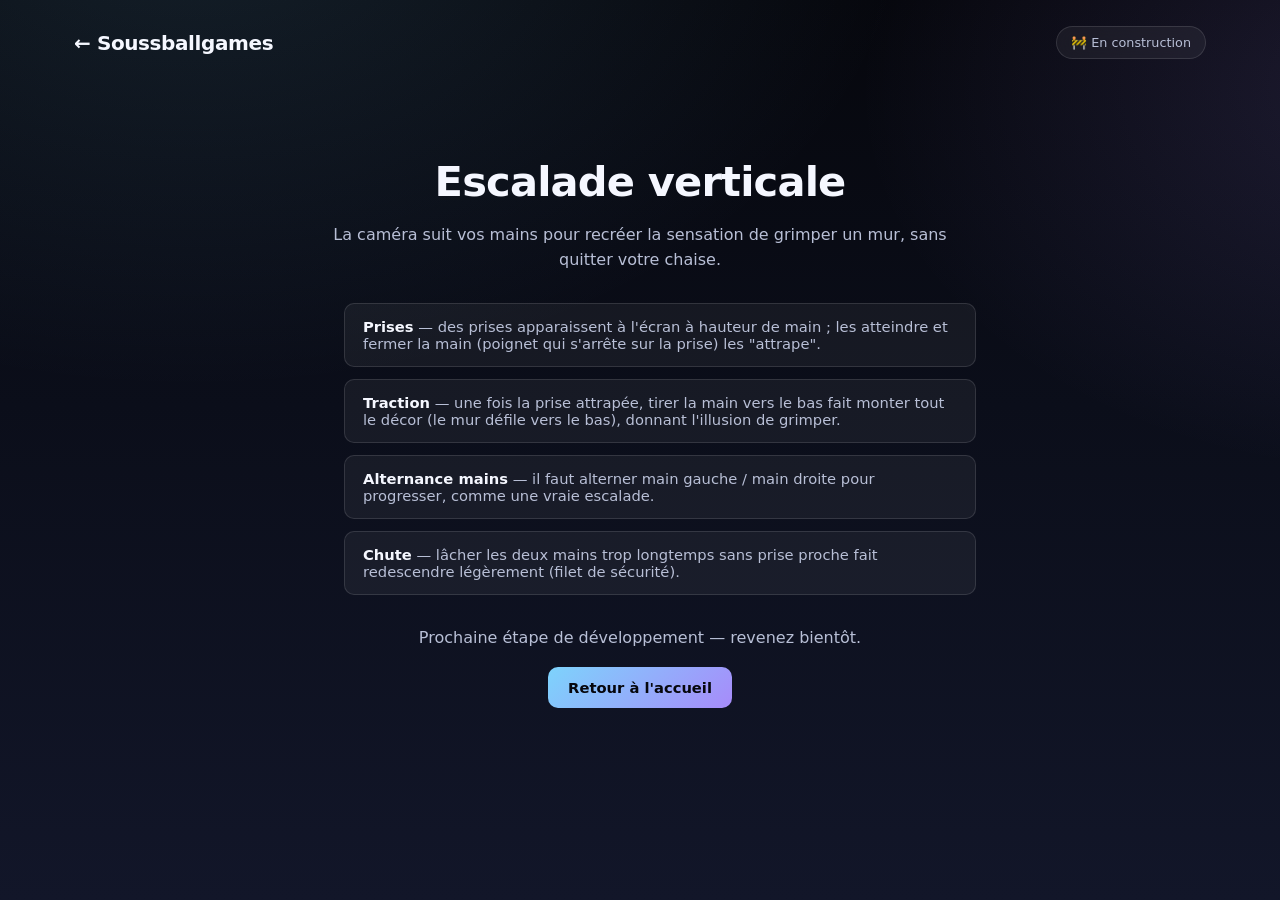
==== games/climb/index.html @ b48cece3 "Fondations du site + Jeu 1 (Flappy Patineur) jouable à la caméra - Design system partagé (sombre, gl" ====
<!doctype html>
<html lang="fr">
<head>
<meta charset="utf-8" />
<meta name="viewport" content="width=device-width, initial-scale=1" />
<title>Escalade — Soussballgames</title>
<link rel="icon" href="data:image/svg+xml,<svg xmlns=%22http://www.w3.org/2000/svg%22 viewBox=%220 0 100 100%22><text y=%22.9em%22 font-size=%2290%22>%F0%9F%8E%AE</text></svg>" />
<link rel="stylesheet" href="../../assets/css/main.css" />
</head>
<body>
  <div class="wrap">
    <header class="topbar">
      <a class="back brand" href="../../index.html">← Soussballgames</a>
      <div class="pill">🚧 En construction</div>
    </header>
    <div class="center-col">
      <h1>Escalade verticale</h1>
      <p>La caméra suit vos mains pour recréer la sensation de grimper un mur, sans quitter votre chaise.</p>
      <ul class="mechanic-list">
        <li><b>Prises</b> — des prises apparaissent à l'écran à hauteur de main ; les atteindre et fermer la main (poignet qui s'arrête sur la prise) les "attrape".</li>
        <li><b>Traction</b> — une fois la prise attrapée, tirer la main vers le bas fait monter tout le décor (le mur défile vers le bas), donnant l'illusion de grimper.</li>
        <li><b>Alternance mains</b> — il faut alterner main gauche / main droite pour progresser, comme une vraie escalade.</li>
        <li><b>Chute</b> — lâcher les deux mains trop longtemps sans prise proche fait redescendre légèrement (filet de sécurité).</li>
      </ul>
      <p>Prochaine étape de développement — revenez bientôt.</p>
      <a class="btn btn-primary" href="../../index.html">Retour à l'accueil</a>
    </div>
  </div>
</body>
</html>
---- assets/css/main.css ----
/* ============================================================
   Soussballgames — design system partagé
   Style: sombre, épuré, moderne, glassmorphism, sans compte.
   ============================================================ */

:root {
  --bg-0: #06070d;
  --bg-1: #0b0e1a;
  --bg-2: #121629;
  --accent: #7dd3fc;
  --accent-2: #a78bfa;
  --accent-3: #34d399;
  --accent-warn: #fb923c;
  --danger: #fb7185;
  --text-0: #f5f7ff;
  --text-1: #b8bfd6;
  --text-2: #7c84a3;
  --glass-bg: rgba(255, 255, 255, 0.05);
  --glass-border: rgba(255, 255, 255, 0.12);
  --radius-lg: 24px;
  --radius-md: 16px;
  --radius-sm: 10px;
  --shadow-soft: 0 20px 60px rgba(0, 0, 0, 0.45);
  --font: "Inter", "Segoe UI", system-ui, -apple-system, sans-serif;
}

* { box-sizing: border-box; }

html, body {
  margin: 0;
  padding: 0;
  height: 100%;
}

body {
  font-family: var(--font);
  color: var(--text-0);
  background:
    radial-gradient(1200px 800px at 15% -10%, rgba(125, 211, 252, 0.12), transparent 60%),
    radial-gradient(1000px 700px at 110% 10%, rgba(167, 139, 250, 0.14), transparent 55%),
    linear-gradient(180deg, var(--bg-0), var(--bg-1) 45%, var(--bg-2));
  min-height: 100vh;
  -webkit-font-smoothing: antialiased;
}

a { color: inherit; text-decoration: none; }

.wrap {
  max-width: 1180px;
  margin: 0 auto;
  padding: 0 24px;
}

/* ---------- Top bar ---------- */
.topbar {
  display: flex;
  align-items: center;
  justify-content: space-between;
  padding: 26px 0 10px;
}

.brand {
  display: flex;
  align-items: center;
  gap: 12px;
  font-weight: 700;
  font-size: 1.25rem;
  letter-spacing: -0.02em;
}

.brand .dot {
  width: 12px;
  height: 12px;
  border-radius: 50%;
  background: linear-gradient(135deg, var(--accent), var(--accent-2));
  box-shadow: 0 0 18px rgba(125, 211, 252, 0.7);
}

.pill {
  display: inline-flex;
  align-items: center;
  gap: 8px;
  padding: 8px 14px;
  border-radius: 999px;
  background: var(--glass-bg);
  border: 1px solid var(--glass-border);
  font-size: 0.8rem;
  color: var(--text-1);
  backdrop-filter: blur(14px);
}

/* ---------- Hero ---------- */
.hero {
  padding: 48px 0 20px;
}

.hero h1 {
  font-size: clamp(2rem, 5vw, 3.2rem);
  line-height: 1.05;
  letter-spacing: -0.03em;
  margin: 0 0 14px;
  background: linear-gradient(135deg, #fff, var(--text-1) 120%);
  -webkit-background-clip: text;
  background-clip: text;
  color: transparent;
}

.hero p {
  color: var(--text-1);
  font-size: 1.05rem;
  max-width: 640px;
  line-height: 1.6;
}

/* ---------- Game grid / cards ---------- */
.grid {
  display: grid;
  grid-template-columns: repeat(auto-fill, minmax(280px, 1fr));
  gap: 20px;
  padding: 30px 0 80px;
}

.card {
  position: relative;
  border-radius: var(--radius-lg);
  background: var(--glass-bg);
  border: 1px solid var(--glass-border);
  backdrop-filter: blur(18px);
  padding: 26px;
  overflow: hidden;
  transition: transform 0.35s ease, border-color 0.35s ease, box-shadow 0.35s ease;
  display: flex;
  flex-direction: column;
  min-height: 240px;
}

.card::before {
  content: "";
  position: absolute;
  inset: -40% -40% auto auto;
  width: 220px;
  height: 220px;
  background: radial-gradient(circle, var(--card-glow, var(--accent)) 0%, transparent 70%);
  opacity: 0.35;
  pointer-events: none;
}

.card:hover {
  transform: translateY(-4px);
  border-color: rgba(255, 255, 255, 0.24);
  box-shadow: var(--shadow-soft);
}

.card .tag {
  align-self: flex-start;
  font-size: 0.7rem;
  text-transform: uppercase;
  letter-spacing: 0.08em;
  color: var(--accent);
  border: 1px solid rgba(125, 211, 252, 0.35);
  padding: 4px 10px;
  border-radius: 999px;
  margin-bottom: 16px;
}

.card.soon .tag {
  color: var(--text-2);
  border-color: var(--glass-border);
}

.card h3 {
  font-size: 1.3rem;
  margin: 0 0 8px;
  letter-spacing: -0.01em;
}

.card p {
  color: var(--text-1);
  font-size: 0.92rem;
  line-height: 1.55;
  margin: 0 0 20px;
  flex-grow: 1;
}

.card .cam-req {
  display: flex;
  align-items: center;
  gap: 8px;
  font-size: 0.78rem;
  color: var(--text-2);
  margin-bottom: 14px;
}

.btn {
  display: inline-flex;
  align-items: center;
  justify-content: center;
  gap: 8px;
  padding: 12px 20px;
  border-radius: var(--radius-sm);
  border: none;
  font-weight: 600;
  font-size: 0.92rem;
  cursor: pointer;
  transition: transform 0.2s ease, filter 0.2s ease;
}

.btn:active { transform: scale(0.97); }

.btn-primary {
  background: linear-gradient(135deg, var(--accent), var(--accent-2));
  color: #06070d;
}

.btn-primary:hover { filter: brightness(1.08); }

.btn-ghost {
  background: transparent;
  border: 1px solid var(--glass-border);
  color: var(--text-1);
}

.btn-ghost:hover { border-color: rgba(255,255,255,0.35); color: var(--text-0); }

.btn[disabled] {
  opacity: 0.45;
  cursor: not-allowed;
}

/* ---------- Footer ---------- */
.footer {
  padding: 30px 0 60px;
  color: var(--text-2);
  font-size: 0.82rem;
  text-align: center;
}

/* ---------- Game shell (used by every game page) ---------- */
.game-shell {
  min-height: 100vh;
  display: flex;
  flex-direction: column;
}

.game-header {
  display: flex;
  align-items: center;
  justify-content: space-between;
  padding: 18px 24px;
}

.game-header .back {
  display: flex;
  align-items: center;
  gap: 8px;
  color: var(--text-1);
  font-size: 0.9rem;
}

.game-header .score {
  font-variant-numeric: tabular-nums;
  font-weight: 700;
  font-size: 1.1rem;
}

.stage {
  position: relative;
  flex: 1;
  margin: 0 auto 24px;
  width: min(920px, 96vw);
  aspect-ratio: 4 / 5;
  border-radius: var(--radius-lg);
  overflow: hidden;
  border: 1px solid var(--glass-border);
  background: linear-gradient(180deg, #0c1024, #05060c 90%);
  box-shadow: var(--shadow-soft);
}

.stage canvas {
  position: absolute;
  inset: 0;
  width: 100%;
  height: 100%;
  display: block;
}

.cam-preview {
  position: absolute;
  right: 12px;
  bottom: 12px;
  width: 132px;
  height: 99px;
  border-radius: 12px;
  overflow: hidden;
  border: 1px solid var(--glass-border);
  background: #000;
  opacity: 0.9;
  z-index: 5;
}

.cam-preview video, .cam-preview canvas {
  width: 100%;
  height: 100%;
  object-fit: cover;
  transform: scaleX(-1);
}

.overlay {
  position: absolute;
  inset: 0;
  display: flex;
  flex-direction: column;
  align-items: center;
  justify-content: center;
  gap: 18px;
  text-align: center;
  padding: 30px;
  background: rgba(6, 7, 13, 0.72);
  backdrop-filter: blur(6px);
  z-index: 10;
}

.overlay h2 {
  font-size: 1.6rem;
  margin: 0;
  letter-spacing: -0.02em;
}

.overlay p {
  color: var(--text-1);
  max-width: 440px;
  line-height: 1.6;
  margin: 0;
  font-size: 0.94rem;
}

.overlay .btn-row {
  display: flex;
  gap: 12px;
  flex-wrap: wrap;
  justify-content: center;
}

.hint-row {
  display: flex;
  gap: 8px;
  flex-wrap: wrap;
  justify-content: center;
}

.hint-chip {
  font-size: 0.76rem;
  color: var(--text-2);
  border: 1px solid var(--glass-border);
  padding: 5px 10px;
  border-radius: 999px;
}

.status-line {
  font-size: 0.82rem;
  color: var(--text-2);
  display: flex;
  align-items: center;
  gap: 8px;
}

.status-dot {
  width: 8px;
  height: 8px;
  border-radius: 50%;
  background: var(--danger);
  box-shadow: 0 0 8px var(--danger);
}

.status-dot.ok {
  background: var(--accent-3);
  box-shadow: 0 0 8px var(--accent-3);
}

.center-col {
  max-width: 720px;
  margin: 0 auto;
  padding: 60px 24px 100px;
  text-align: center;
}

.center-col h1 {
  font-size: clamp(1.8rem, 4vw, 2.6rem);
  letter-spacing: -0.02em;
  margin-bottom: 14px;
}

.center-col p {
  color: var(--text-1);
  line-height: 1.6;
}

.mechanic-list {
  text-align: left;
  display: grid;
  gap: 12px;
  margin: 30px 0;
}

.mechanic-list li {
  list-style: none;
  background: var(--glass-bg);
  border: 1px solid var(--glass-border);
  border-radius: var(--radius-sm);
  padding: 14px 18px;
  color: var(--text-1);
  font-size: 0.92rem;
}

.mechanic-list b { color: var(--text-0); }
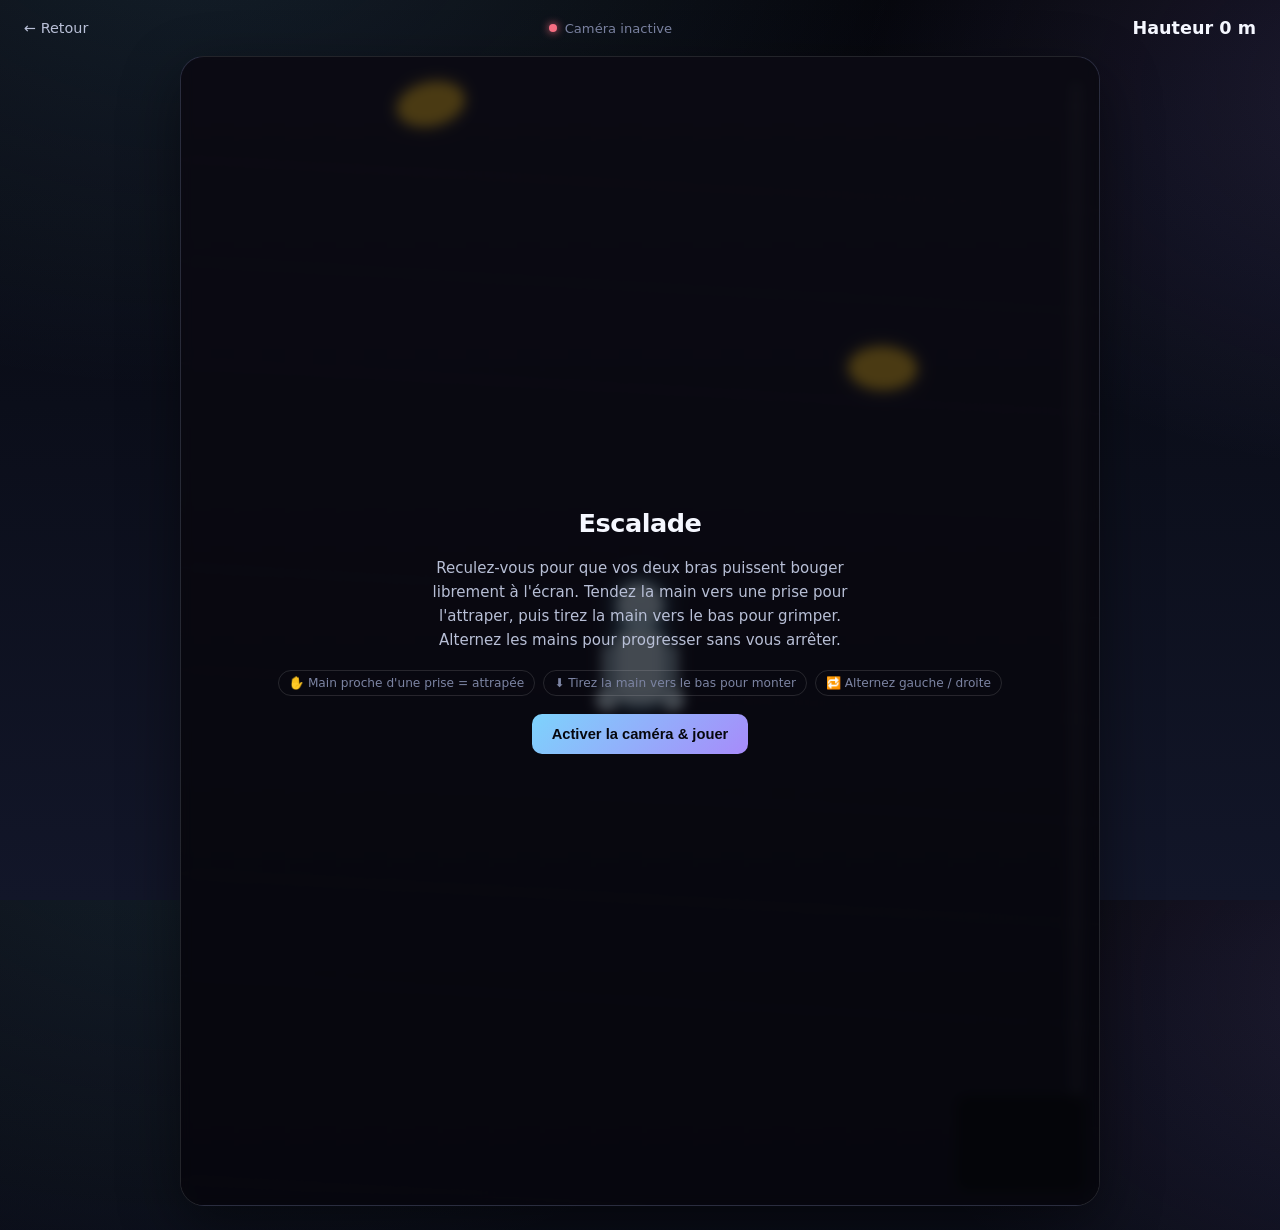
==== commit 441430f9: "Jeu 6 — Escalade verticale jouable à la caméra - La main (poignet) sert directement de curseur de pr" ====
--- a/games/climb/index.html
+++ b/games/climb/index.html
@@ -8,23 +8,49 @@
 <link rel="stylesheet" href="../../assets/css/main.css" />
 </head>
 <body>
-  <div class="wrap">
-    <header class="topbar">
-      <a class="back brand" href="../../index.html">← Soussballgames</a>
-      <div class="pill">🚧 En construction</div>
-    </header>
-    <div class="center-col">
-      <h1>Escalade verticale</h1>
-      <p>La caméra suit vos mains pour recréer la sensation de grimper un mur, sans quitter votre chaise.</p>
-      <ul class="mechanic-list">
-        <li><b>Prises</b> — des prises apparaissent à l'écran à hauteur de main ; les atteindre et fermer la main (poignet qui s'arrête sur la prise) les "attrape".</li>
-        <li><b>Traction</b> — une fois la prise attrapée, tirer la main vers le bas fait monter tout le décor (le mur défile vers le bas), donnant l'illusion de grimper.</li>
-        <li><b>Alternance mains</b> — il faut alterner main gauche / main droite pour progresser, comme une vraie escalade.</li>
-        <li><b>Chute</b> — lâcher les deux mains trop longtemps sans prise proche fait redescendre légèrement (filet de sécurité).</li>
-      </ul>
-      <p>Prochaine étape de développement — revenez bientôt.</p>
-      <a class="btn btn-primary" href="../../index.html">Retour à l'accueil</a>
+  <div class="game-shell">
+    <div class="game-header">
+      <a class="back" href="../../index.html">← Retour</a>
+      <div class="status-line"><span class="status-dot" id="camDot"></span><span id="camLabel">Caméra inactive</span></div>
+      <div class="score">Hauteur <span id="scoreVal">0</span> m</div>
+    </div>
+
+    <div class="stage" id="stage">
+      <canvas id="game" width="720" height="900"></canvas>
+
+      <div class="cam-preview" id="camPreview">
+        <video id="video" autoplay playsinline muted></video>
+        <canvas id="skeleton"></canvas>
+      </div>
+
+      <div class="overlay" id="overlayStart">
+        <h2>Escalade</h2>
+        <p>
+          Reculez-vous pour que vos deux bras puissent bouger librement à l'écran.
+          Tendez la main vers une prise pour l'attraper, puis tirez la main vers
+          le bas pour grimper. Alternez les mains pour progresser sans vous arrêter.
+        </p>
+        <div class="hint-row">
+          <span class="hint-chip">✋ Main proche d'une prise = attrapée</span>
+          <span class="hint-chip">⬇️ Tirez la main vers le bas pour monter</span>
+          <span class="hint-chip">🔁 Alternez gauche / droite</span>
+        </div>
+        <div class="btn-row">
+          <button class="btn btn-primary" id="btnStart">Activer la caméra & jouer</button>
+        </div>
+      </div>
+
+      <div class="overlay" id="overlayOver" style="display:none">
+        <h2>🏔️ Sommet atteint !</h2>
+        <p>Hauteur : <b id="finalScore">0</b> m — record : <b id="bestScore">0</b> m</p>
+        <div class="btn-row">
+          <button class="btn btn-primary" id="btnRetry">Rejouer</button>
+          <a class="btn btn-ghost" href="../../index.html">Menu</a>
+        </div>
+      </div>
     </div>
   </div>
+
+  <script type="module" src="climb.js"></script>
 </body>
 </html>
--- a/assets/css/main.css
+++ b/assets/css/main.css
@@ -413,3 +413,92 @@
 }
 
 .mechanic-list b { color: var(--text-0); }
+
+/* ---------- Formulaires room / lobby ---------- */
+.field {
+  display: flex;
+  gap: 10px;
+  align-items: center;
+  justify-content: center;
+  flex-wrap: wrap;
+}
+
+.field input[type="text"] {
+  background: rgba(255,255,255,0.06);
+  border: 1px solid var(--glass-border);
+  color: var(--text-0);
+  font-family: var(--font);
+  font-size: 1.1rem;
+  letter-spacing: 0.08em;
+  text-transform: uppercase;
+  text-align: center;
+  padding: 12px 16px;
+  border-radius: var(--radius-sm);
+  width: 160px;
+}
+
+.field input[type="text"]:focus {
+  outline: none;
+  border-color: var(--accent);
+}
+
+.code-display {
+  font-size: 2rem;
+  font-weight: 700;
+  letter-spacing: 0.12em;
+  padding: 14px 26px;
+  border-radius: var(--radius-sm);
+  background: var(--glass-bg);
+  border: 1px solid var(--glass-border);
+  color: var(--accent);
+}
+
+.divider {
+  display: flex;
+  align-items: center;
+  gap: 12px;
+  color: var(--text-2);
+  font-size: 0.8rem;
+  width: 100%;
+  max-width: 360px;
+}
+
+.divider::before, .divider::after {
+  content: "";
+  flex: 1;
+  height: 1px;
+  background: var(--glass-border);
+}
+
+.progress-track {
+  width: 100%;
+  max-width: 420px;
+  height: 10px;
+  border-radius: 999px;
+  background: rgba(255,255,255,0.08);
+  overflow: hidden;
+  margin: 6px 0;
+}
+
+.progress-fill {
+  height: 100%;
+  border-radius: 999px;
+  background: linear-gradient(90deg, var(--accent), var(--accent-2));
+  width: 0%;
+  transition: width 0.15s linear;
+}
+
+.level-pill {
+  display: flex;
+  gap: 6px;
+}
+
+.level-pill span {
+  width: 10px;
+  height: 10px;
+  border-radius: 50%;
+  background: rgba(255,255,255,0.15);
+}
+
+.level-pill span.done { background: var(--accent-3); }
+.level-pill span.active { background: var(--accent); box-shadow: 0 0 8px var(--accent); }
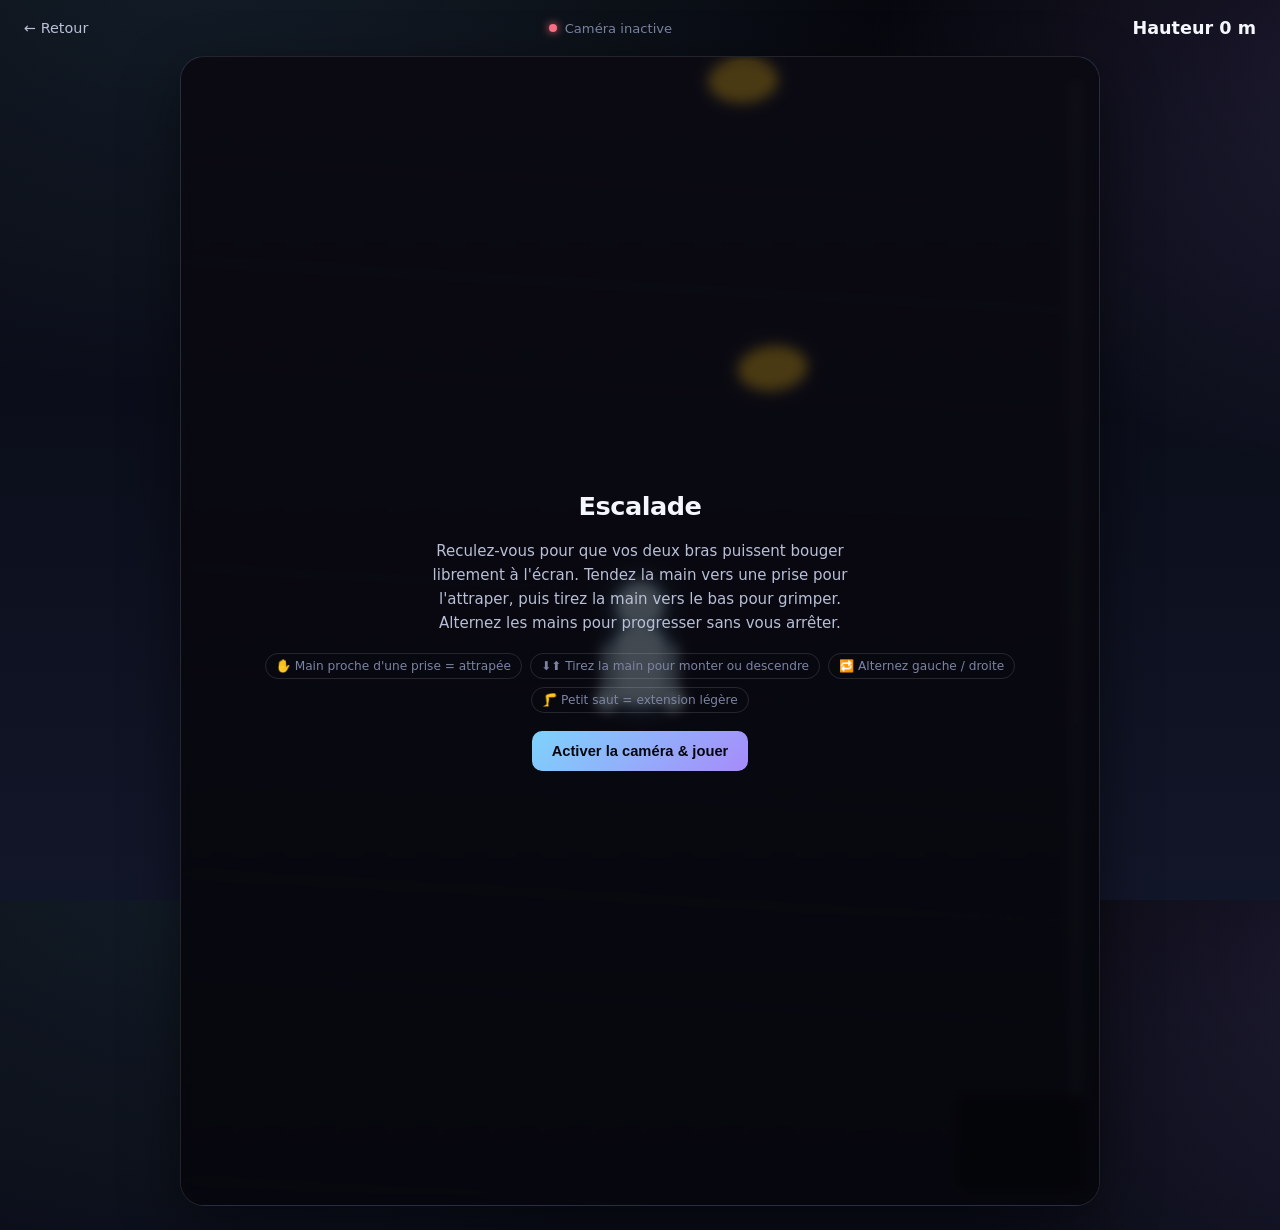
==== commit e66aae8f: "Corrige le Jeu 1 (Flappy) devenu injouable + accessibilité du Jeu 6 (Escalade) Flappy Patineur — ref" ====
--- a/games/climb/index.html
+++ b/games/climb/index.html
@@ -32,8 +32,9 @@
         </p>
         <div class="hint-row">
           <span class="hint-chip">✋ Main proche d'une prise = attrapée</span>
-          <span class="hint-chip">⬇️ Tirez la main vers le bas pour monter</span>
+          <span class="hint-chip">⬇️⬆️ Tirez la main pour monter ou descendre</span>
           <span class="hint-chip">🔁 Alternez gauche / droite</span>
+          <span class="hint-chip">🦵 Petit saut = extension légère</span>
         </div>
         <div class="btn-row">
           <button class="btn btn-primary" id="btnStart">Activer la caméra & jouer</button>
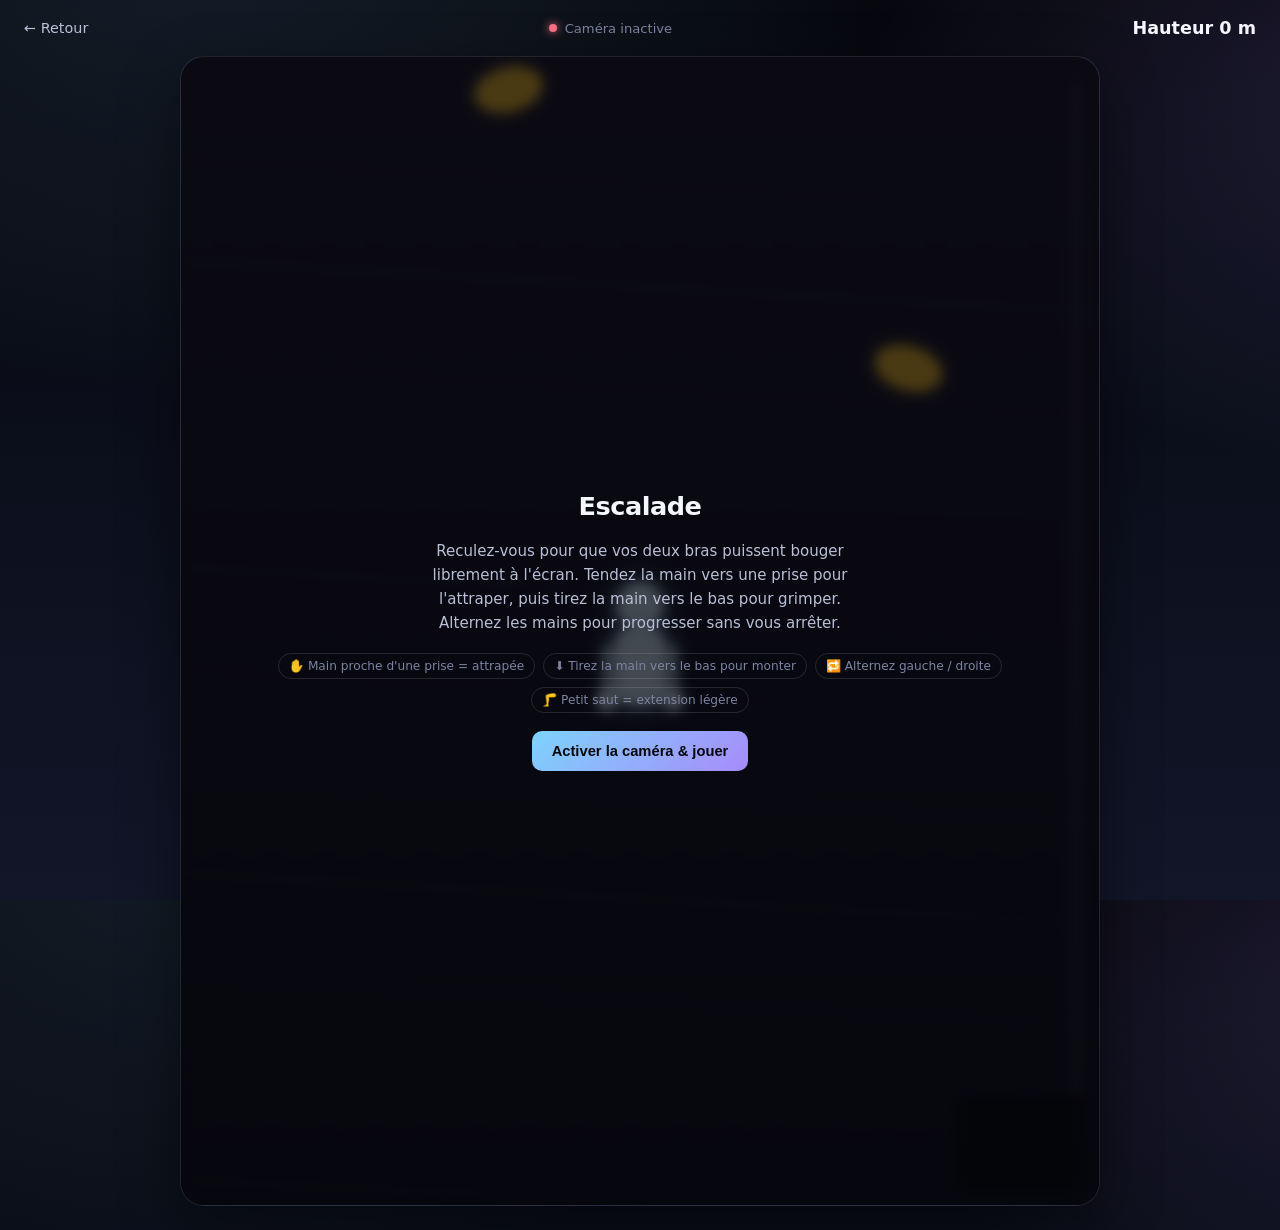
==== commit c7848565: "Escalade — progression strictement monotone (plus de redescente) - climbProgress ne peut plus jamais" ====
--- a/games/climb/index.html
+++ b/games/climb/index.html
@@ -32,7 +32,7 @@
         </p>
         <div class="hint-row">
           <span class="hint-chip">✋ Main proche d'une prise = attrapée</span>
-          <span class="hint-chip">⬇️⬆️ Tirez la main pour monter ou descendre</span>
+          <span class="hint-chip">⬇️ Tirez la main vers le bas pour monter</span>
           <span class="hint-chip">🔁 Alternez gauche / droite</span>
           <span class="hint-chip">🦵 Petit saut = extension légère</span>
         </div>
